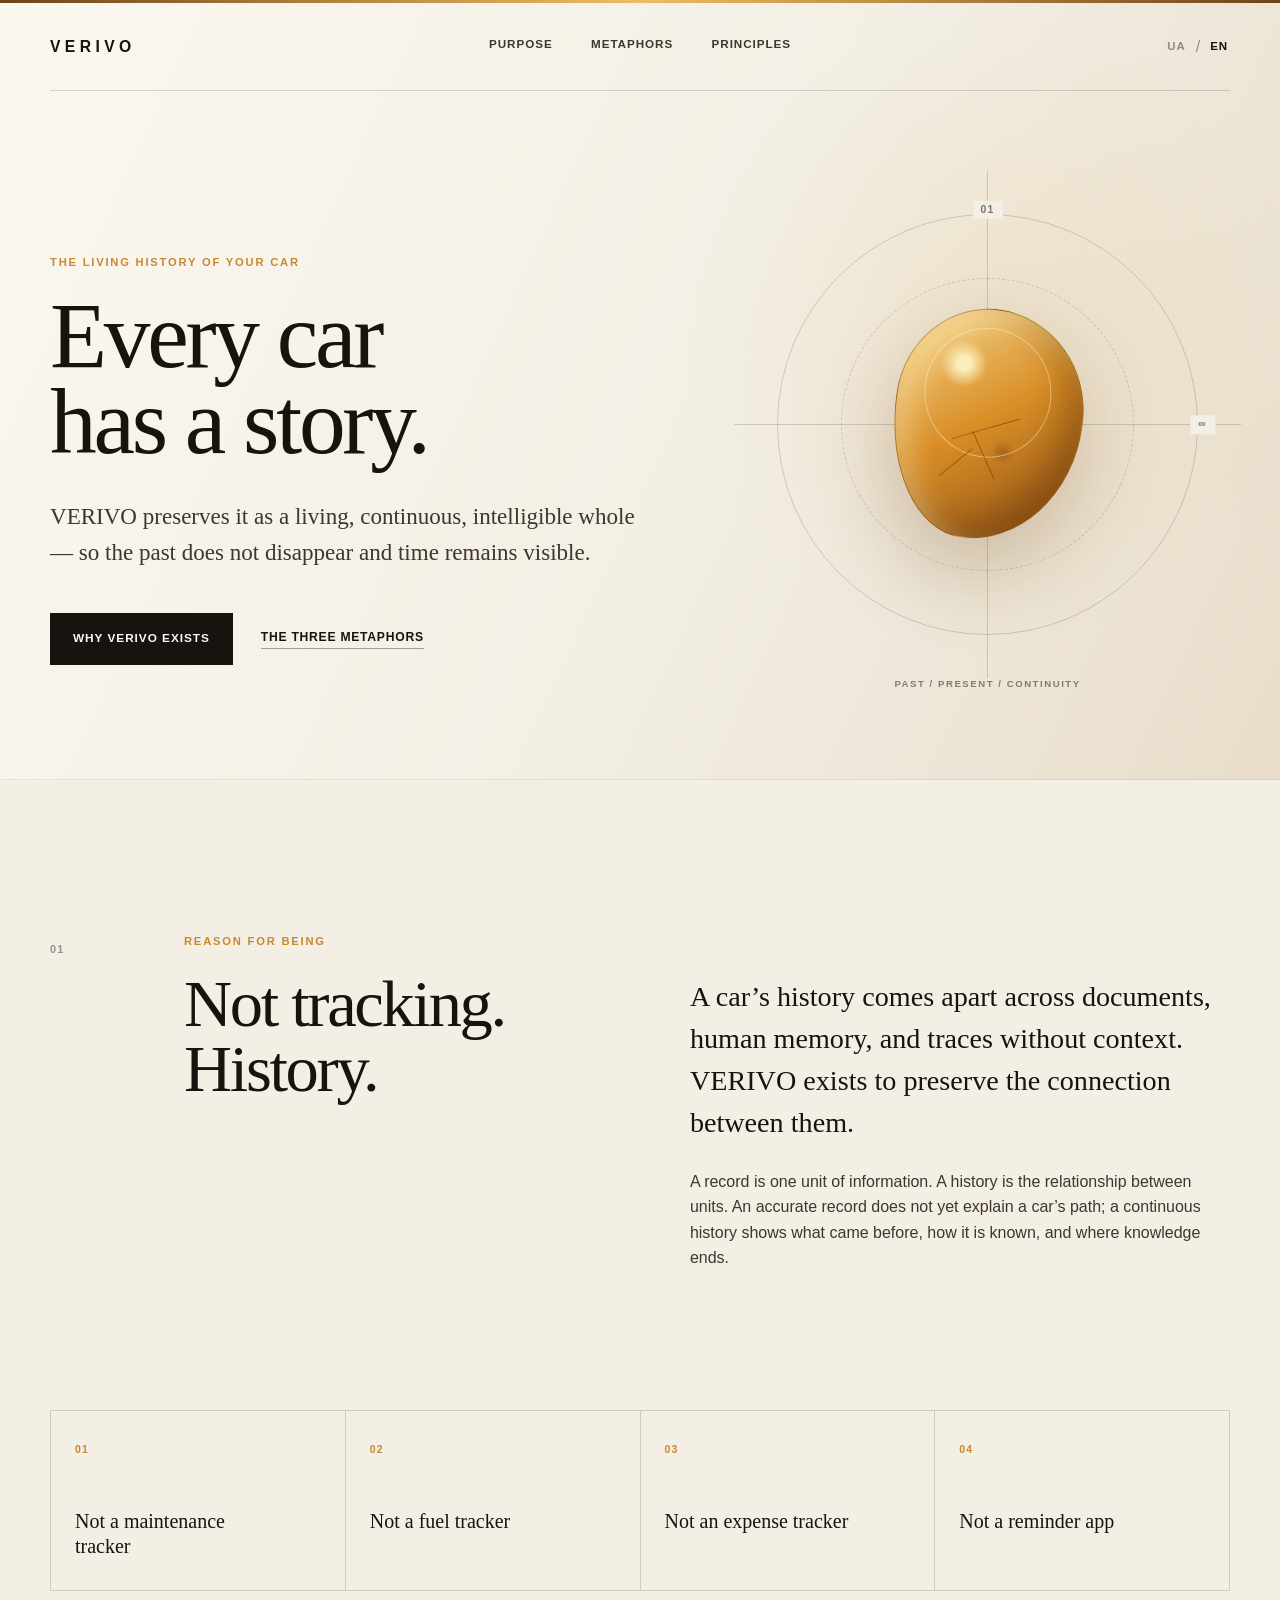
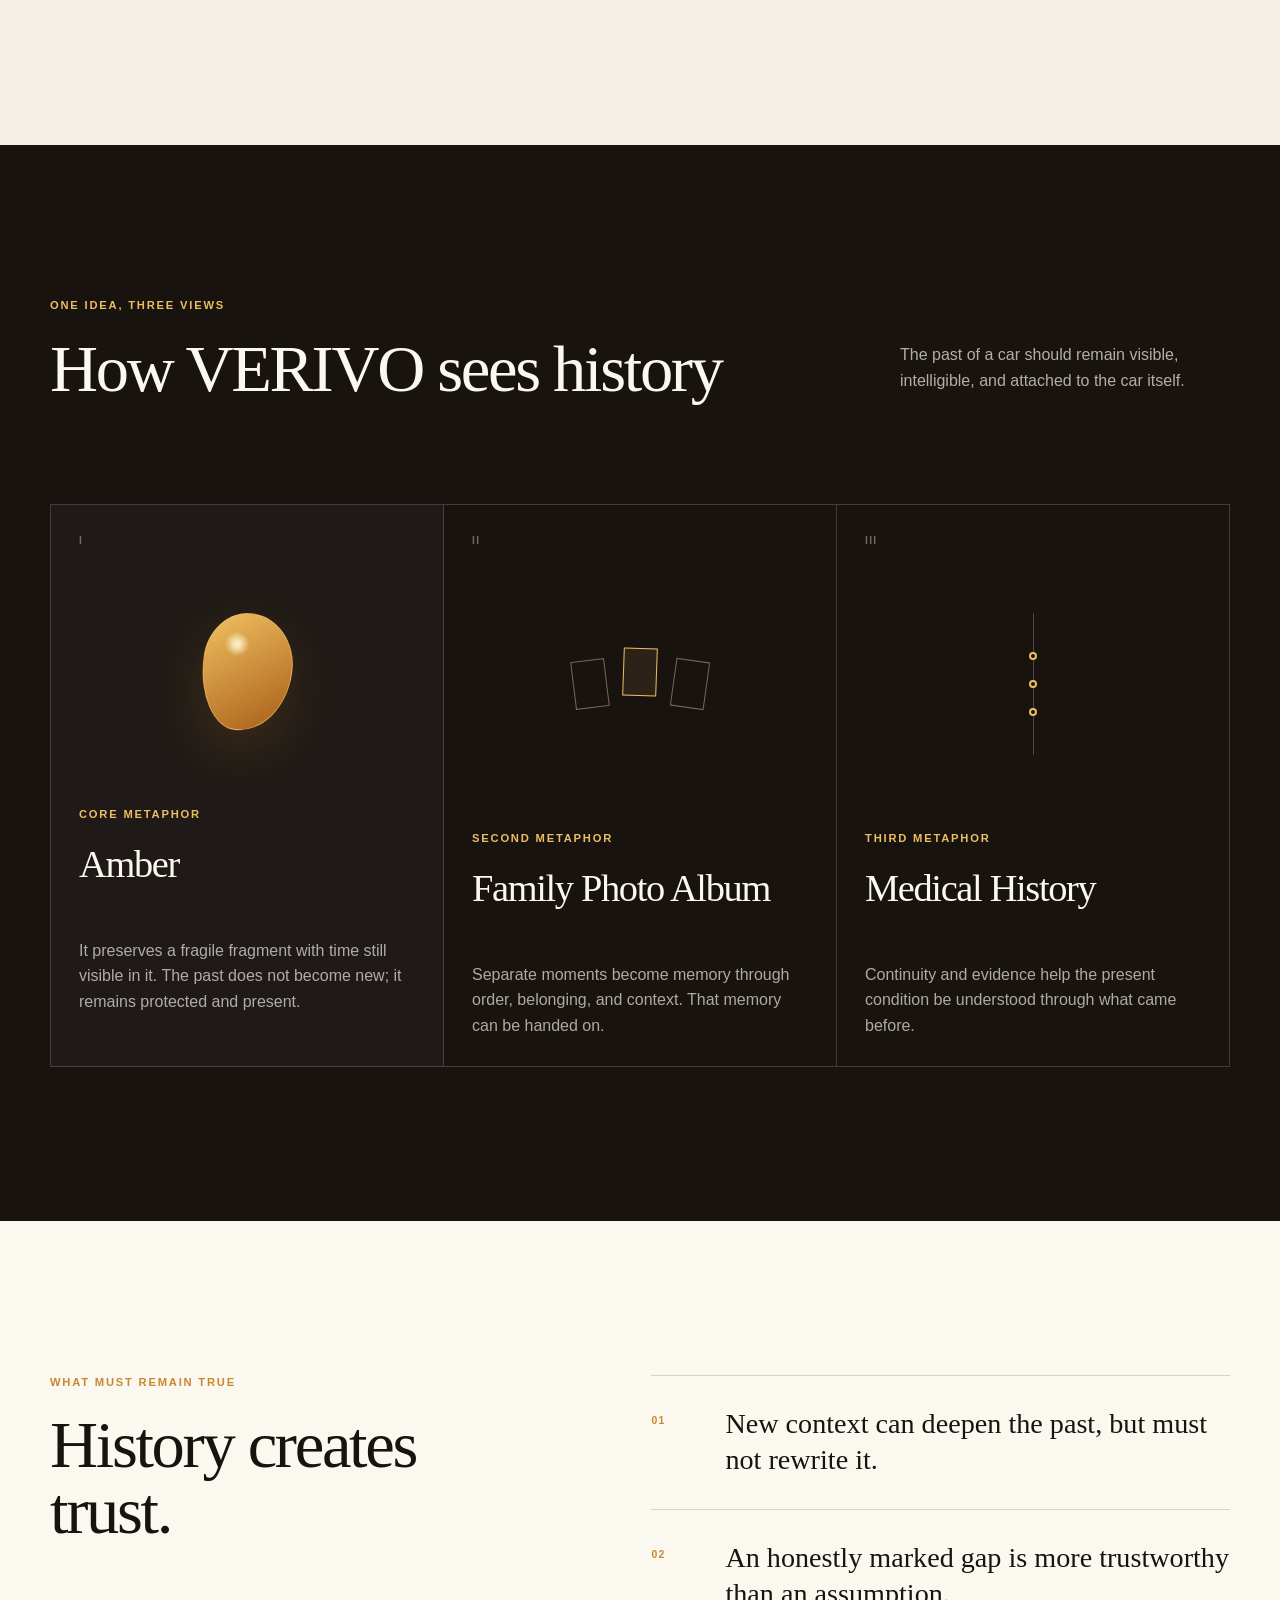
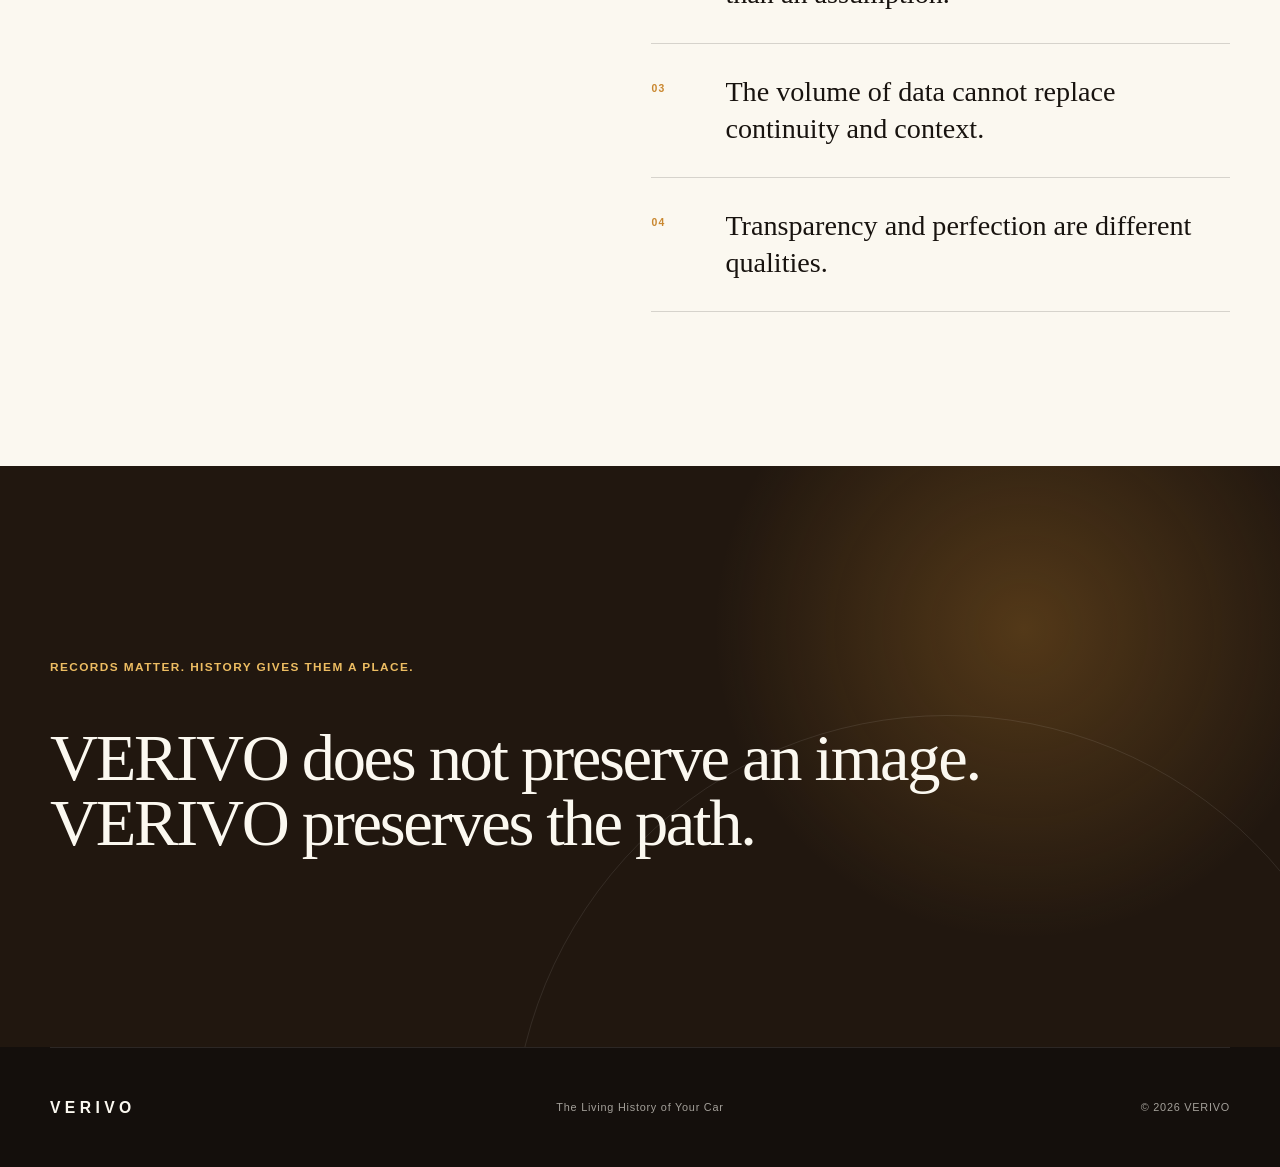
==== index.html @ 94b5f83b "WEB-001 Prepare landing for GitHub Pages" ====
<!doctype html>
<html lang="uk">
  <head>
    <meta charset="utf-8">
    <meta name="viewport" content="width=device-width, initial-scale=1">
    <meta name="theme-color" content="#18130f">
    <meta
      name="description"
      content="VERIVO preserves the living history of your car as a continuous, intelligible story."
    >
    <meta property="og:type" content="website">
    <meta property="og:title" content="VERIVO — The Living History of Your Car">
    <meta
      property="og:description"
      content="Every car has a story. VERIVO exists to preserve it."
    >
    <meta property="og:url" content="https://pashkov-app.github.io/verivo/">
    <meta name="twitter:card" content="summary">
    <link rel="canonical" href="https://pashkov-app.github.io/verivo/">
    <link rel="icon" href="assets/favicon.svg" type="image/svg+xml">
    <link rel="icon" href="assets/favicon-32.png" sizes="32x32" type="image/png">
    <link rel="apple-touch-icon" href="assets/apple-touch-icon.png">
    <link rel="manifest" href="assets/site.webmanifest">
    <link rel="stylesheet" href="styles/main.css">
    <script src="scripts/main.js" defer></script>
    <title>VERIVO — The Living History of Your Car</title>
  </head>
  <body>
    <a class="skip-link" href="#main-content">
      <span data-language="uk">До основного вмісту</span>
      <span data-language="en" hidden>Skip to main content</span>
    </a>

    <header class="site-header" data-site-header>
      <a class="wordmark" href="#top" aria-label="VERIVO home">VERIVO</a>

      <nav class="site-nav" aria-label="Primary navigation">
        <a href="#purpose">
          <span data-language="uk">Суть</span>
          <span data-language="en" hidden>Purpose</span>
        </a>
        <a href="#metaphors">
          <span data-language="uk">Метафори</span>
          <span data-language="en" hidden>Metaphors</span>
        </a>
        <a href="#principles">
          <span data-language="uk">Принципи</span>
          <span data-language="en" hidden>Principles</span>
        </a>
      </nav>

      <div class="language-switcher" role="group" aria-label="Language">
        <button type="button" data-language-control="uk" aria-pressed="true">UA</button>
        <span aria-hidden="true">/</span>
        <button type="button" data-language-control="en" aria-pressed="false">EN</button>
      </div>
    </header>

    <main id="main-content">
      <section class="hero" id="top">
        <div class="hero-copy shell">
          <div class="hero-text">
            <p class="eyebrow">
              <span data-language="uk">Жива історія вашого автомобіля</span>
              <span data-language="en" hidden>The Living History of Your Car</span>
            </p>

            <div data-language="uk">
              <h1>Кожен автомобіль<br>має історію.</h1>
              <p class="hero-lede">
                VERIVO зберігає її як живу, послідовну й зрозумілу цілісність —
                щоб минуле не зникало, а час залишався видимим.
              </p>
              <div class="hero-actions">
                <a class="button button-primary" href="#purpose">Навіщо існує VERIVO</a>
                <a class="text-link" href="#metaphors">Три метафори</a>
              </div>
            </div>

            <div data-language="en" hidden>
              <h1>Every car<br>has a story.</h1>
              <p class="hero-lede">
                VERIVO preserves it as a living, continuous, intelligible whole—
                so the past does not disappear and time remains visible.
              </p>
              <div class="hero-actions">
                <a class="button button-primary" href="#purpose">Why VERIVO exists</a>
                <a class="text-link" href="#metaphors">The three metaphors</a>
              </div>
            </div>
          </div>

          <div class="hero-object" aria-hidden="true">
            <div class="specimen-frame">
              <div class="specimen-orbit specimen-orbit-outer"></div>
              <div class="specimen-orbit specimen-orbit-inner"></div>
              <div class="amber-core">
                <span class="amber-trace amber-trace-one"></span>
                <span class="amber-trace amber-trace-two"></span>
                <span class="amber-trace amber-trace-three"></span>
              </div>
              <span class="specimen-mark specimen-mark-top">01</span>
              <span class="specimen-mark specimen-mark-bottom">∞</span>
            </div>
            <p class="object-caption">Past / Present / Continuity</p>
          </div>
        </div>
      </section>

      <section class="purpose section" id="purpose">
        <div class="shell split-layout">
          <div class="section-marker" aria-hidden="true">01</div>

          <div data-language="uk">
            <p class="eyebrow">Причина існування</p>
            <h2>Не облік.<br>Історія.</h2>
          </div>
          <div data-language="en" hidden>
            <p class="eyebrow">Reason for being</p>
            <h2>Not tracking.<br>History.</h2>
          </div>

          <div class="section-copy">
            <div data-language="uk">
              <p class="lead-copy">
                Історія автомобіля розпадається на документи, людську пам’ять і
                сліди без контексту. VERIVO існує, щоб зберегти зв’язок між ними.
              </p>
              <p>
                Запис — це одиниця інформації. Історія — це зв’язок між одиницями.
                Точний запис ще не пояснює шлях автомобіля; послідовна історія
                показує, що було раніше, звідки це відомо і де закінчується відоме.
              </p>
            </div>
            <div data-language="en" hidden>
              <p class="lead-copy">
                A car’s history comes apart across documents, human memory, and
                traces without context. VERIVO exists to preserve the connection
                between them.
              </p>
              <p>
                A record is one unit of information. A history is the relationship
                between units. An accurate record does not yet explain a car’s path;
                a continuous history shows what came before, how it is known, and
                where knowledge ends.
              </p>
            </div>
          </div>
        </div>

        <div class="shell boundary-grid" aria-label="Product boundaries">
          <article class="boundary-card">
            <span class="boundary-index">01</span>
            <p data-language="uk">Не трекер обслуговування</p>
            <p data-language="en" hidden>Not a maintenance tracker</p>
          </article>
          <article class="boundary-card">
            <span class="boundary-index">02</span>
            <p data-language="uk">Не трекер пального</p>
            <p data-language="en" hidden>Not a fuel tracker</p>
          </article>
          <article class="boundary-card">
            <span class="boundary-index">03</span>
            <p data-language="uk">Не трекер витрат</p>
            <p data-language="en" hidden>Not an expense tracker</p>
          </article>
          <article class="boundary-card">
            <span class="boundary-index">04</span>
            <p data-language="uk">Не застосунок-нагадувач</p>
            <p data-language="en" hidden>Not a reminder app</p>
          </article>
        </div>
      </section>

      <section class="metaphors section section-dark" id="metaphors">
        <div class="shell section-heading-row">
          <div>
            <p class="eyebrow">
              <span data-language="uk">Одна ідея, три погляди</span>
              <span data-language="en" hidden>One idea, three views</span>
            </p>
            <h2 data-language="uk">Як VERIVO бачить історію</h2>
            <h2 data-language="en" hidden>How VERIVO sees history</h2>
          </div>
          <p class="section-intro" data-language="uk">
            Минуле автомобіля має залишатися видимим, зрозумілим і пов’язаним
            із самим автомобілем.
          </p>
          <p class="section-intro" data-language="en" hidden>
            The past of a car should remain visible, intelligible, and attached
            to the car itself.
          </p>
        </div>

        <div class="shell metaphor-grid">
          <article class="metaphor-card metaphor-card-featured">
            <div class="metaphor-number">I</div>
            <div class="metaphor-symbol metaphor-symbol-amber" aria-hidden="true"></div>
            <div data-language="uk">
              <p class="card-kicker">Головна метафора</p>
              <h3>Бурштин</h3>
              <p>
                Зберігає крихкий фрагмент разом із часом. Минуле не стає новим —
                воно залишається видимим, захищеним і присутнім.
              </p>
            </div>
            <div data-language="en" hidden>
              <p class="card-kicker">Core metaphor</p>
              <h3>Amber</h3>
              <p>
                It preserves a fragile fragment with time still visible in it.
                The past does not become new; it remains protected and present.
              </p>
            </div>
          </article>

          <article class="metaphor-card">
            <div class="metaphor-number">II</div>
            <div class="metaphor-symbol metaphor-symbol-album" aria-hidden="true">
              <span></span><span></span><span></span>
            </div>
            <div data-language="uk">
              <p class="card-kicker">Друга метафора</p>
              <h3>Сімейний фотоальбом</h3>
              <p>
                Окремі моменти стають пам’яттю завдяки порядку, належності й
                контексту. Таку пам’ять можна передати далі.
              </p>
            </div>
            <div data-language="en" hidden>
              <p class="card-kicker">Second metaphor</p>
              <h3>Family Photo Album</h3>
              <p>
                Separate moments become memory through order, belonging, and
                context. That memory can be handed on.
              </p>
            </div>
          </article>

          <article class="metaphor-card">
            <div class="metaphor-number">III</div>
            <div class="metaphor-symbol metaphor-symbol-history" aria-hidden="true">
              <span></span><span></span><span></span>
            </div>
            <div data-language="uk">
              <p class="card-kicker">Третя метафора</p>
              <h3>Медична історія</h3>
              <p>
                Безперервність і доказовість допомагають зрозуміти теперішній
                стан через те, що було раніше.
              </p>
            </div>
            <div data-language="en" hidden>
              <p class="card-kicker">Third metaphor</p>
              <h3>Medical History</h3>
              <p>
                Continuity and evidence help the present condition be understood
                through what came before.
              </p>
            </div>
          </article>
        </div>
      </section>

      <section class="principles section" id="principles">
        <div class="shell principles-layout">
          <div class="principles-heading">
            <p class="eyebrow">
              <span data-language="uk">Що має залишатися незмінним</span>
              <span data-language="en" hidden>What must remain true</span>
            </p>
            <h2 data-language="uk">Історія створює довіру.</h2>
            <h2 data-language="en" hidden>History creates trust.</h2>
          </div>

          <ol class="principle-list" data-language="uk">
            <li>
              <span>01</span>
              <p>Новий контекст доповнює минуле, але не переписує його.</p>
            </li>
            <li>
              <span>02</span>
              <p>Чесно позначена прогалина надійніша за припущення.</p>
            </li>
            <li>
              <span>03</span>
              <p>Кількість даних не замінює тяглість і контекст.</p>
            </li>
            <li>
              <span>04</span>
              <p>Прозорість і бездоганність — різні речі.</p>
            </li>
          </ol>

          <ol class="principle-list" data-language="en" hidden>
            <li>
              <span>01</span>
              <p>New context can deepen the past, but must not rewrite it.</p>
            </li>
            <li>
              <span>02</span>
              <p>An honestly marked gap is more trustworthy than an assumption.</p>
            </li>
            <li>
              <span>03</span>
              <p>The volume of data cannot replace continuity and context.</p>
            </li>
            <li>
              <span>04</span>
              <p>Transparency and perfection are different qualities.</p>
            </li>
          </ol>
        </div>
      </section>

      <section class="closing-statement">
        <div class="shell">
          <div data-language="uk">
            <p>Записи важливі. Але лише історія надає їм місце.</p>
            <h2>VERIVO зберігає не образ.<br>VERIVO зберігає шлях.</h2>
          </div>
          <div data-language="en" hidden>
            <p>Records matter. History gives them a place.</p>
            <h2>VERIVO does not preserve an image.<br>VERIVO preserves the path.</h2>
          </div>
        </div>
      </section>
    </main>

    <footer class="site-footer">
      <div class="shell footer-inner">
        <a class="wordmark" href="#top">VERIVO</a>
        <p>The Living History of Your Car</p>
        <p>© 2026 VERIVO</p>
      </div>
    </footer>
  </body>
</html>
---- styles/main.css ----
:root {
  color-scheme: light;
  --ink: #18130f;
  --ink-soft: #3f362e;
  --paper: #f3efe5;
  --paper-bright: #fbf8f0;
  --paper-deep: #e9e1d2;
  --amber: #c9872f;
  --amber-light: #edbd62;
  --amber-pale: #f2d9a6;
  --line: rgb(24 19 15 / 16%);
  --line-dark: rgb(255 250 240 / 18%);
  --serif: "Iowan Old Style", "Palatino Linotype", Palatino, Georgia, serif;
  --sans: Inter, ui-sans-serif, -apple-system, BlinkMacSystemFont, "Segoe UI", sans-serif;
  --shell: min(1180px, calc(100vw - 48px));
  --radius: 2px;
}

*,
*::before,
*::after {
  box-sizing: border-box;
}

html {
  scroll-behavior: smooth;
  scroll-padding-top: 96px;
}

body {
  margin: 0;
  color: var(--ink);
  background: var(--paper);
  font-family: var(--sans);
  font-size: 16px;
  line-height: 1.6;
  -webkit-font-smoothing: antialiased;
  text-rendering: optimizeLegibility;
}

body::before {
  position: fixed;
  z-index: 20;
  top: 0;
  right: 0;
  left: 0;
  height: 3px;
  content: "";
  background: linear-gradient(90deg, #704318, var(--amber-light), #704318);
}

[hidden] {
  display: none !important;
}

a {
  color: inherit;
}

button,
a {
  -webkit-tap-highlight-color: transparent;
}

button:focus-visible,
a:focus-visible {
  outline: 2px solid var(--amber);
  outline-offset: 4px;
}

.shell {
  width: var(--shell);
  margin-inline: auto;
}

.skip-link {
  position: fixed;
  z-index: 100;
  top: 14px;
  left: 16px;
  padding: 10px 14px;
  color: var(--paper-bright);
  background: var(--ink);
  font-size: 0.8rem;
  font-weight: 700;
  transform: translateY(-160%);
  transition: transform 160ms ease;
}

.skip-link:focus {
  transform: translateY(0);
}

.site-header {
  position: absolute;
  z-index: 10;
  top: 3px;
  right: 0;
  left: 0;
  display: grid;
  grid-template-columns: 1fr auto 1fr;
  align-items: center;
  width: var(--shell);
  height: 88px;
  margin-inline: auto;
  border-bottom: 1px solid var(--line);
}

.wordmark {
  width: max-content;
  font-size: 0.98rem;
  font-weight: 800;
  letter-spacing: 0.28em;
  line-height: 1;
  text-decoration: none;
}

.site-nav {
  display: flex;
  align-items: center;
  gap: clamp(20px, 3vw, 42px);
}

.site-nav a {
  color: var(--ink-soft);
  font-size: 0.73rem;
  font-weight: 650;
  letter-spacing: 0.08em;
  text-decoration: none;
  text-transform: uppercase;
}

.site-nav a::after {
  display: block;
  width: 0;
  height: 1px;
  margin-top: 3px;
  content: "";
  background: var(--amber);
  transition: width 180ms ease;
}

.site-nav a:hover::after {
  width: 100%;
}

.language-switcher {
  display: flex;
  justify-self: end;
  align-items: center;
  gap: 8px;
  color: rgb(24 19 15 / 42%);
}

.language-switcher button {
  padding: 4px 2px;
  border: 0;
  color: rgb(24 19 15 / 44%);
  background: transparent;
  font: 700 0.72rem/1 var(--sans);
  letter-spacing: 0.08em;
  cursor: pointer;
}

.language-switcher button[aria-pressed="true"] {
  color: var(--ink);
}

.hero {
  position: relative;
  display: grid;
  min-height: 780px;
  overflow: hidden;
  background:
    radial-gradient(circle at 78% 42%, rgb(224 167 70 / 11%), transparent 29%),
    linear-gradient(115deg, var(--paper-bright), var(--paper) 54%, #e8ddca);
}

.hero::before {
  position: absolute;
  inset: 0;
  content: "";
  pointer-events: none;
  background-image:
    linear-gradient(to right, transparent calc(50% - 0.5px), var(--line) 50%, transparent calc(50% + 0.5px)),
    linear-gradient(to bottom, transparent calc(100% - 1px), var(--line) 100%);
}

.hero-copy {
  position: relative;
  display: grid;
  grid-template-columns: minmax(0, 1.1fr) minmax(360px, 0.9fr);
  align-items: center;
  gap: clamp(48px, 8vw, 120px);
  padding-top: 120px;
}

.hero-text {
  position: relative;
  z-index: 2;
  padding-block: 90px 70px;
}

.eyebrow,
.card-kicker,
.object-caption {
  margin: 0 0 22px;
  color: var(--amber);
  font-size: 0.7rem;
  font-weight: 750;
  letter-spacing: 0.16em;
  line-height: 1.4;
  text-transform: uppercase;
}

h1,
h2,
h3,
p {
  margin-top: 0;
}

h1,
h2,
h3 {
  font-family: var(--serif);
  font-weight: 400;
  letter-spacing: -0.035em;
}

h1 {
  max-width: 780px;
  margin-bottom: 34px;
  font-size: clamp(4rem, 7.3vw, 7.2rem);
  line-height: 0.92;
}

h2 {
  margin-bottom: 28px;
  font-size: clamp(2.7rem, 5.2vw, 5.5rem);
  line-height: 0.98;
}

h3 {
  margin-bottom: 16px;
  font-size: clamp(2rem, 3vw, 3.2rem);
  line-height: 1;
}

.hero-lede {
  max-width: 640px;
  margin-bottom: 42px;
  color: var(--ink-soft);
  font-family: var(--serif);
  font-size: clamp(1.25rem, 1.8vw, 1.62rem);
  line-height: 1.55;
}

.hero-actions {
  display: flex;
  align-items: center;
  gap: 28px;
}

.button {
  display: inline-flex;
  align-items: center;
  justify-content: center;
  min-height: 52px;
  padding: 14px 22px;
  border: 1px solid var(--ink);
  font-size: 0.74rem;
  font-weight: 750;
  letter-spacing: 0.08em;
  text-decoration: none;
  text-transform: uppercase;
  transition: color 180ms ease, background-color 180ms ease;
}

.button-primary {
  color: var(--paper-bright);
  background: var(--ink);
}

.button-primary:hover {
  color: var(--ink);
  background: transparent;
}

.text-link {
  border-bottom: 1px solid rgb(24 19 15 / 38%);
  font-size: 0.76rem;
  font-weight: 700;
  letter-spacing: 0.06em;
  text-decoration: none;
  text-transform: uppercase;
}

.hero-object {
  position: relative;
  display: grid;
  place-items: center;
  min-height: 510px;
}

.specimen-frame {
  position: relative;
  display: grid;
  width: min(38vw, 430px);
  aspect-ratio: 1;
  place-items: center;
}

.specimen-frame::before,
.specimen-frame::after {
  position: absolute;
  content: "";
  background: var(--line);
}

.specimen-frame::before {
  width: 1px;
  height: 118%;
}

.specimen-frame::after {
  width: 118%;
  height: 1px;
}

.specimen-orbit {
  position: absolute;
  border: 1px solid rgb(24 19 15 / 17%);
  border-radius: 50%;
}

.specimen-orbit-outer {
  inset: 1%;
}

.specimen-orbit-inner {
  inset: 16%;
  border-style: dashed;
}

.amber-core {
  position: relative;
  z-index: 1;
  width: 44%;
  aspect-ratio: 0.82;
  overflow: hidden;
  border: 1px solid rgb(120 71 13 / 40%);
  border-radius: 48% 52% 56% 44% / 42% 45% 55% 58%;
  background:
    radial-gradient(circle at 33% 25%, rgb(255 245 201 / 90%) 0 3%, transparent 11%),
    radial-gradient(circle at 60% 61%, rgb(100 48 5 / 34%), transparent 7%),
    linear-gradient(145deg, #f4d48b 5%, #d98e26 48%, #8e4f16 100%);
  box-shadow:
    inset 18px 10px 24px rgb(255 242 186 / 35%),
    inset -18px -12px 32px rgb(81 42 5 / 36%),
    0 35px 80px rgb(107 62 15 / 25%);
  transform: rotate(8deg);
}

.amber-core::before {
  position: absolute;
  inset: 8% 18% 35% 14%;
  border: 1px solid rgb(255 248 220 / 42%);
  border-radius: 50%;
  content: "";
  transform: rotate(-24deg);
}

.amber-trace {
  position: absolute;
  display: block;
  height: 1px;
  background: rgb(70 37 7 / 42%);
  transform-origin: left;
}

.amber-trace-one {
  top: 58%;
  left: 32%;
  width: 38%;
  transform: rotate(-24deg);
}

.amber-trace-two {
  top: 54%;
  left: 43%;
  width: 28%;
  transform: rotate(58deg);
}

.amber-trace-three {
  top: 61%;
  left: 44%;
  width: 23%;
  transform: rotate(133deg);
}

.specimen-mark {
  position: absolute;
  z-index: 2;
  padding: 4px 8px;
  color: rgb(24 19 15 / 55%);
  background: var(--paper);
  font: 700 0.65rem/1 var(--sans);
  letter-spacing: 0.12em;
}

.specimen-mark-top {
  top: 0;
  left: 50%;
  transform: translate(-50%, -50%);
}

.specimen-mark-bottom {
  right: 0;
  bottom: 50%;
  transform: translate(50%, 50%);
}

.object-caption {
  margin: 8px 0 0;
  color: rgb(24 19 15 / 50%);
  font-size: 0.6rem;
}

.section {
  padding-block: clamp(96px, 12vw, 168px);
}

.split-layout {
  display: grid;
  grid-template-columns: 70px minmax(280px, 0.9fr) minmax(320px, 1.1fr);
  gap: clamp(28px, 5vw, 80px);
  align-items: start;
}

.section-marker {
  padding-top: 7px;
  color: rgb(24 19 15 / 42%);
  font-size: 0.68rem;
  font-weight: 700;
  letter-spacing: 0.12em;
}

.section-copy {
  max-width: 650px;
  padding-top: 42px;
  color: var(--ink-soft);
}

.section-copy p {
  margin-bottom: 24px;
}

.lead-copy {
  color: var(--ink);
  font-family: var(--serif);
  font-size: clamp(1.4rem, 2.2vw, 2rem);
  line-height: 1.5;
}

.boundary-grid {
  display: grid;
  grid-template-columns: repeat(4, 1fr);
  margin-top: clamp(70px, 9vw, 124px);
  border-top: 1px solid var(--line);
  border-left: 1px solid var(--line);
}

.boundary-card {
  min-height: 180px;
  padding: 24px;
  border-right: 1px solid var(--line);
  border-bottom: 1px solid var(--line);
}

.boundary-card p {
  max-width: 200px;
  margin: 48px 0 0;
  font-family: var(--serif);
  font-size: 1.25rem;
  line-height: 1.25;
}

.boundary-index,
.metaphor-number,
.principle-list span {
  color: var(--amber);
  font-size: 0.65rem;
  font-weight: 750;
  letter-spacing: 0.12em;
}

.section-dark {
  color: var(--paper-bright);
  background: var(--ink);
}

.section-dark .eyebrow,
.section-dark .card-kicker {
  color: var(--amber-light);
}

.section-heading-row {
  display: grid;
  grid-template-columns: 1.4fr 0.6fr;
  align-items: end;
  gap: 80px;
  margin-bottom: clamp(62px, 8vw, 110px);
}

.section-heading-row h2 {
  max-width: 760px;
  margin-bottom: 0;
}

.section-intro {
  max-width: 420px;
  margin-bottom: 8px;
  color: rgb(251 248 240 / 68%);
}

.metaphor-grid {
  display: grid;
  grid-template-columns: repeat(3, 1fr);
  border-top: 1px solid var(--line-dark);
  border-left: 1px solid var(--line-dark);
}

.metaphor-card {
  position: relative;
  min-height: 560px;
  padding: 28px;
  border-right: 1px solid var(--line-dark);
  border-bottom: 1px solid var(--line-dark);
}

.metaphor-card-featured {
  background: rgb(255 255 255 / 3%);
}

.metaphor-card h3 {
  min-height: 2em;
}

.metaphor-card p:last-child {
  max-width: 340px;
  margin-bottom: 0;
  color: rgb(251 248 240 / 66%);
}

.metaphor-number {
  color: rgb(251 248 240 / 38%);
}

.metaphor-symbol {
  position: relative;
  display: grid;
  width: 142px;
  height: 142px;
  margin: 64px auto 76px;
  place-items: center;
}

.metaphor-symbol-amber {
  width: 90px;
  height: 118px;
  border: 1px solid rgb(245 193 97 / 52%);
  border-radius: 48% 52% 56% 44% / 42% 45% 55% 58%;
  background:
    radial-gradient(circle at 35% 27%, rgb(255 249 215 / 80%) 0 3%, transparent 12%),
    linear-gradient(145deg, #f1c263, #a75c16);
  box-shadow: 0 20px 55px rgb(212 136 39 / 18%);
  transform: rotate(7deg);
}

.metaphor-symbol-album {
  grid-template-columns: repeat(3, 1fr);
  gap: 8px;
}

.metaphor-symbol-album span {
  width: 34px;
  height: 48px;
  border: 1px solid rgb(251 248 240 / 38%);
  transform: rotate(-7deg);
}

.metaphor-symbol-album span:nth-child(2) {
  border-color: var(--amber-light);
  background: rgb(237 189 98 / 9%);
  transform: translateY(-12px) rotate(2deg);
}

.metaphor-symbol-album span:nth-child(3) {
  transform: rotate(8deg);
}

.metaphor-symbol-history {
  align-content: center;
  gap: 20px;
}

.metaphor-symbol-history::before {
  position: absolute;
  width: 1px;
  height: 100%;
  content: "";
  background: rgb(251 248 240 / 24%);
}

.metaphor-symbol-history span {
  position: relative;
  z-index: 1;
  width: 8px;
  height: 8px;
  border: 2px solid var(--amber-light);
  border-radius: 50%;
  background: var(--ink);
}

.principles {
  background: var(--paper-bright);
}

.principles-layout {
  display: grid;
  grid-template-columns: 0.9fr 1.1fr;
  gap: clamp(60px, 10vw, 160px);
  align-items: start;
}

.principles-heading {
  position: sticky;
  top: 120px;
}

.principles-heading h2 {
  max-width: 540px;
}

.principle-list {
  margin: 0;
  padding: 0;
  border-top: 1px solid var(--line);
  list-style: none;
}

.principle-list li {
  display: grid;
  grid-template-columns: 52px 1fr;
  gap: 22px;
  padding: 30px 0;
  border-bottom: 1px solid var(--line);
}

.principle-list span {
  padding-top: 7px;
}

.principle-list p {
  margin: 0;
  font-family: var(--serif);
  font-size: clamp(1.4rem, 2.2vw, 2.1rem);
  line-height: 1.3;
}

.closing-statement {
  position: relative;
  overflow: hidden;
  padding-block: clamp(110px, 15vw, 220px);
  color: var(--paper-bright);
  background:
    radial-gradient(circle at 80% 28%, rgb(213 143 48 / 28%), transparent 28%),
    #21170f;
}

.closing-statement::after {
  position: absolute;
  right: -8vw;
  bottom: -42vw;
  width: 68vw;
  aspect-ratio: 1;
  border: 1px solid rgb(255 255 255 / 9%);
  border-radius: 50%;
  content: "";
}

.closing-statement p {
  margin-bottom: 48px;
  color: var(--amber-light);
  font-size: 0.74rem;
  font-weight: 700;
  letter-spacing: 0.12em;
  text-transform: uppercase;
}

.closing-statement h2 {
  position: relative;
  z-index: 1;
  max-width: 1050px;
  margin-bottom: 0;
}

.site-footer {
  color: rgb(251 248 240 / 62%);
  background: #140f0c;
}

.footer-inner {
  display: grid;
  grid-template-columns: 1fr auto 1fr;
  align-items: center;
  min-height: 120px;
  border-top: 1px solid rgb(255 255 255 / 10%);
}

.footer-inner .wordmark {
  color: var(--paper-bright);
}

.footer-inner p {
  margin: 0;
  font-size: 0.68rem;
  letter-spacing: 0.07em;
}

.footer-inner p:last-child {
  justify-self: end;
}

.error-page {
  display: grid;
  min-height: 100svh;
  place-items: center;
  padding: 32px;
  color: var(--paper-bright);
  background:
    radial-gradient(circle at 68% 40%, rgb(213 143 48 / 24%), transparent 26%),
    var(--ink);
}

.error-content {
  width: min(720px, 100%);
  text-align: center;
}

.error-code {
  margin-bottom: 16px;
  color: var(--amber-light);
  font-size: 0.72rem;
  font-weight: 750;
  letter-spacing: 0.18em;
  text-transform: uppercase;
}

.error-content h1 {
  margin-bottom: 28px;
  font-size: clamp(4rem, 12vw, 8.8rem);
}

.error-content p {
  max-width: 560px;
  margin: 0 auto 38px;
  color: rgb(251 248 240 / 68%);
  font-family: var(--serif);
  font-size: 1.35rem;
}

.error-content .button {
  border-color: var(--paper-bright);
  color: var(--ink);
  background: var(--paper-bright);
}

.error-content .button:hover {
  color: var(--paper-bright);
  background: transparent;
}

.error-language {
  position: fixed;
  top: 28px;
  right: 32px;
  color: rgb(251 248 240 / 34%);
}

.error-language button {
  color: rgb(251 248 240 / 46%);
}

.error-language button[aria-pressed="true"] {
  color: var(--paper-bright);
}

@media (max-width: 900px) {
  :root {
    --shell: min(100% - 36px, 720px);
  }

  .site-header {
    grid-template-columns: 1fr auto;
  }

  .site-nav {
    display: none;
  }

  .hero {
    min-height: auto;
  }

  .hero::before {
    background-image: linear-gradient(to bottom, transparent calc(100% - 1px), var(--line) 100%);
  }

  .hero-copy {
    grid-template-columns: 1fr;
    padding-top: 110px;
  }

  .hero-text {
    padding-block: 70px 16px;
  }

  .hero-object {
    min-height: 420px;
    padding-bottom: 64px;
  }

  .specimen-frame {
    width: min(78vw, 380px);
  }

  .split-layout {
    grid-template-columns: 40px 1fr;
  }

  .section-copy {
    grid-column: 2;
    padding-top: 0;
  }

  .boundary-grid {
    grid-template-columns: repeat(2, 1fr);
  }

  .section-heading-row,
  .principles-layout {
    grid-template-columns: 1fr;
    gap: 42px;
  }

  .metaphor-grid {
    grid-template-columns: 1fr;
  }

  .metaphor-card {
    display: grid;
    grid-template-columns: 36px 150px 1fr;
    align-items: center;
    gap: 20px;
    min-height: 330px;
  }

  .metaphor-symbol {
    margin: 0;
  }

  .metaphor-card h3 {
    min-height: auto;
  }

  .principles-heading {
    position: static;
  }
}

@media (max-width: 600px) {
  :root {
    --shell: calc(100% - 28px);
  }

  html {
    scroll-padding-top: 76px;
  }

  .site-header {
    height: 74px;
  }

  .wordmark {
    font-size: 0.84rem;
  }

  .hero-copy {
    padding-top: 76px;
  }

  .hero-text {
    padding-top: 72px;
  }

  h1 {
    font-size: clamp(3.25rem, 15vw, 5rem);
  }

  h2 {
    font-size: clamp(2.6rem, 12vw, 4.2rem);
  }

  .hero-lede {
    font-size: 1.16rem;
  }

  .hero-actions {
    align-items: flex-start;
    flex-direction: column;
    gap: 20px;
  }

  .hero-object {
    min-height: 360px;
  }

  .section {
    padding-block: 88px;
  }

  .split-layout {
    grid-template-columns: 1fr;
    gap: 20px;
  }

  .section-marker {
    display: none;
  }

  .section-copy {
    grid-column: auto;
  }

  .boundary-grid {
    grid-template-columns: 1fr;
  }

  .boundary-card {
    min-height: 136px;
  }

  .boundary-card p {
    margin-top: 32px;
  }

  .section-heading-row {
    margin-bottom: 56px;
  }

  .metaphor-card {
    display: block;
    min-height: auto;
    padding: 24px;
  }

  .metaphor-symbol {
    margin: 56px auto;
  }

  .footer-inner {
    grid-template-columns: 1fr;
    gap: 10px;
    padding-block: 32px;
    text-align: left;
  }

  .footer-inner p:last-child {
    justify-self: start;
  }
}

@media (prefers-reduced-motion: reduce) {
  *,
  *::before,
  *::after {
    scroll-behavior: auto !important;
    transition-duration: 0.01ms !important;
  }
}
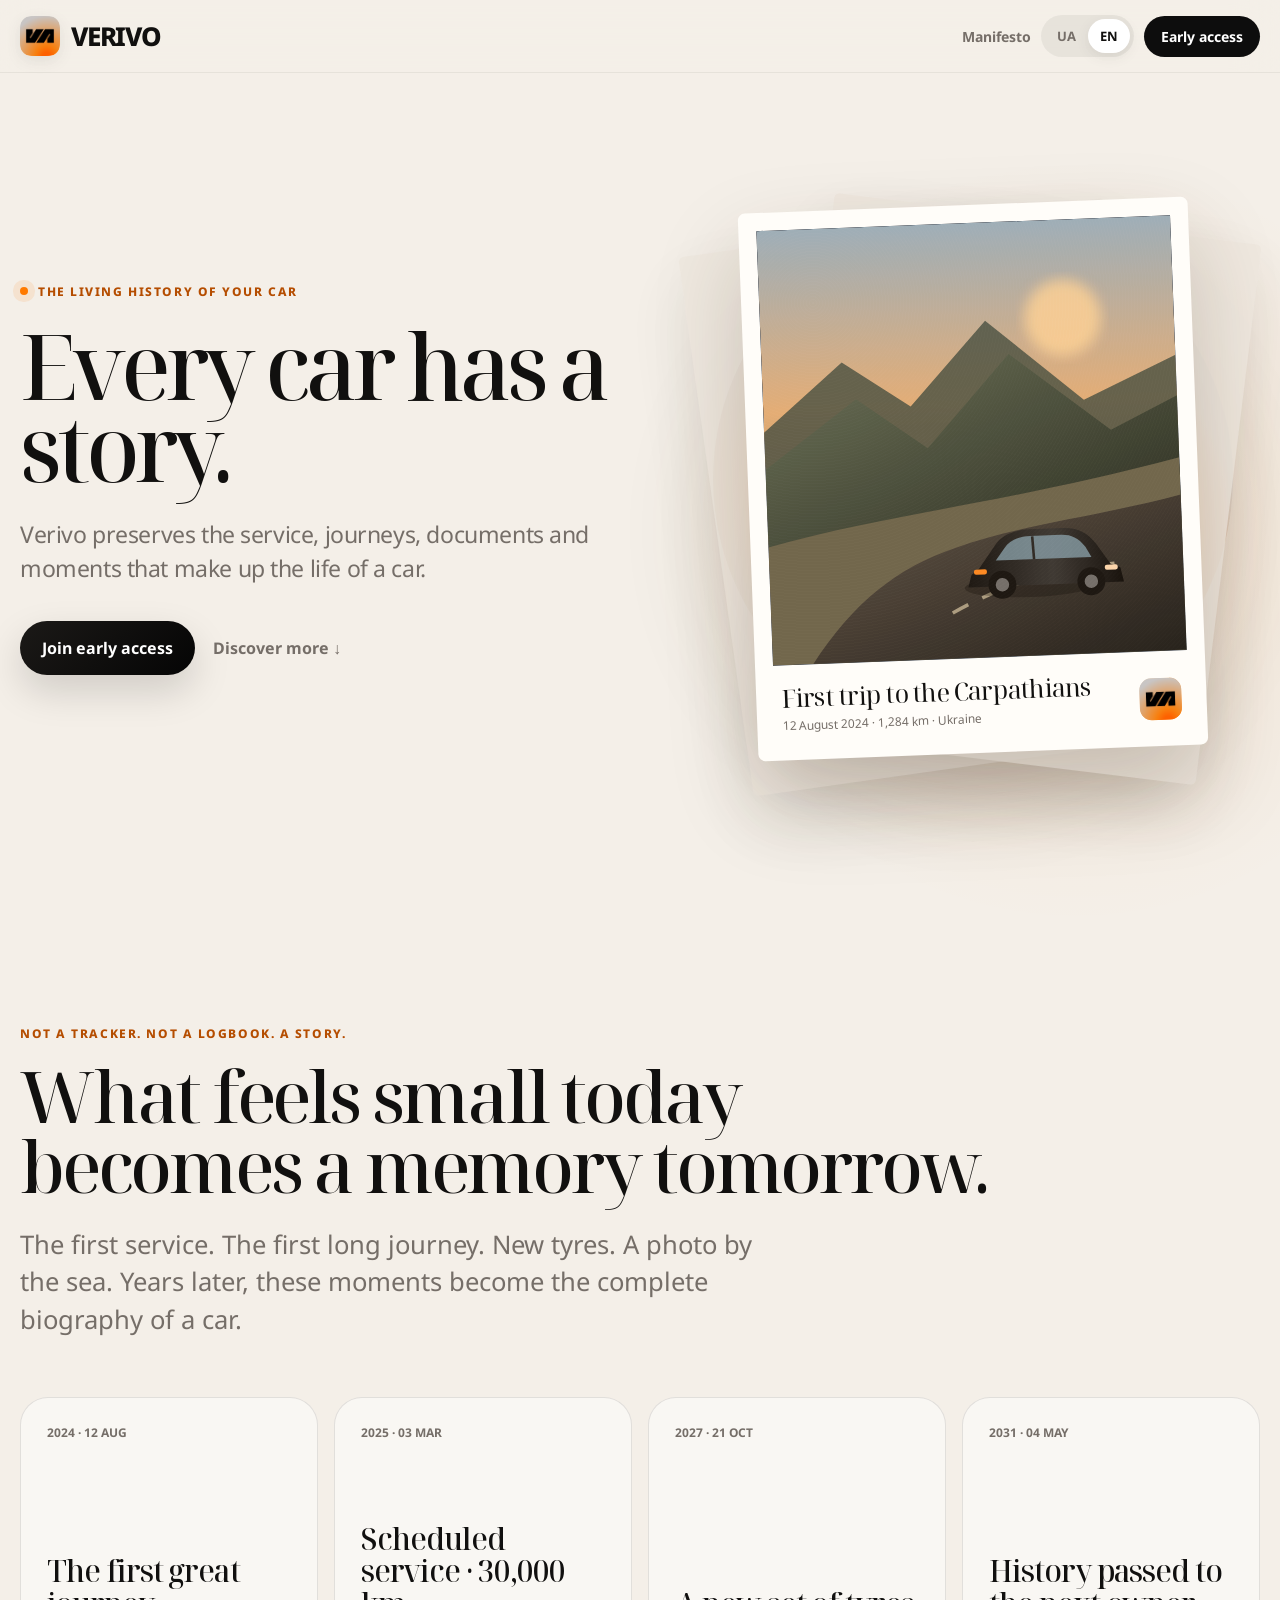
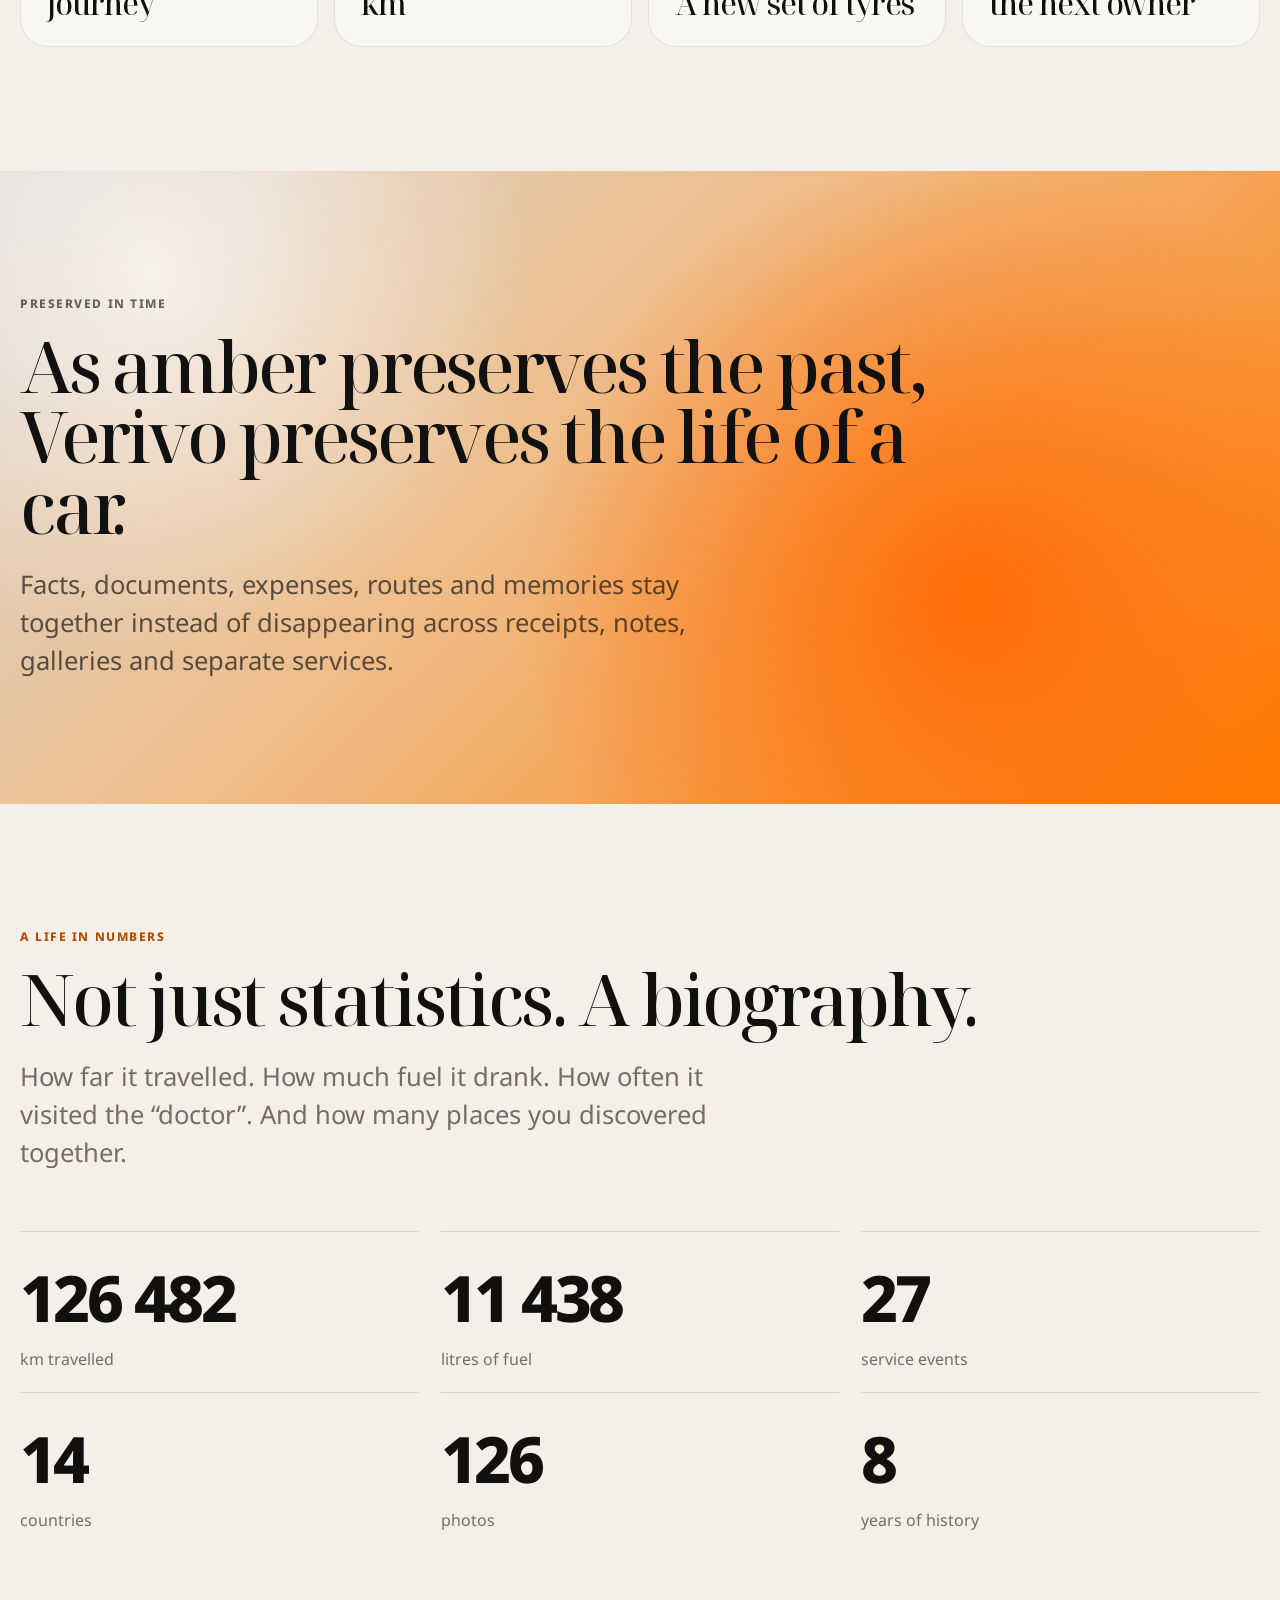
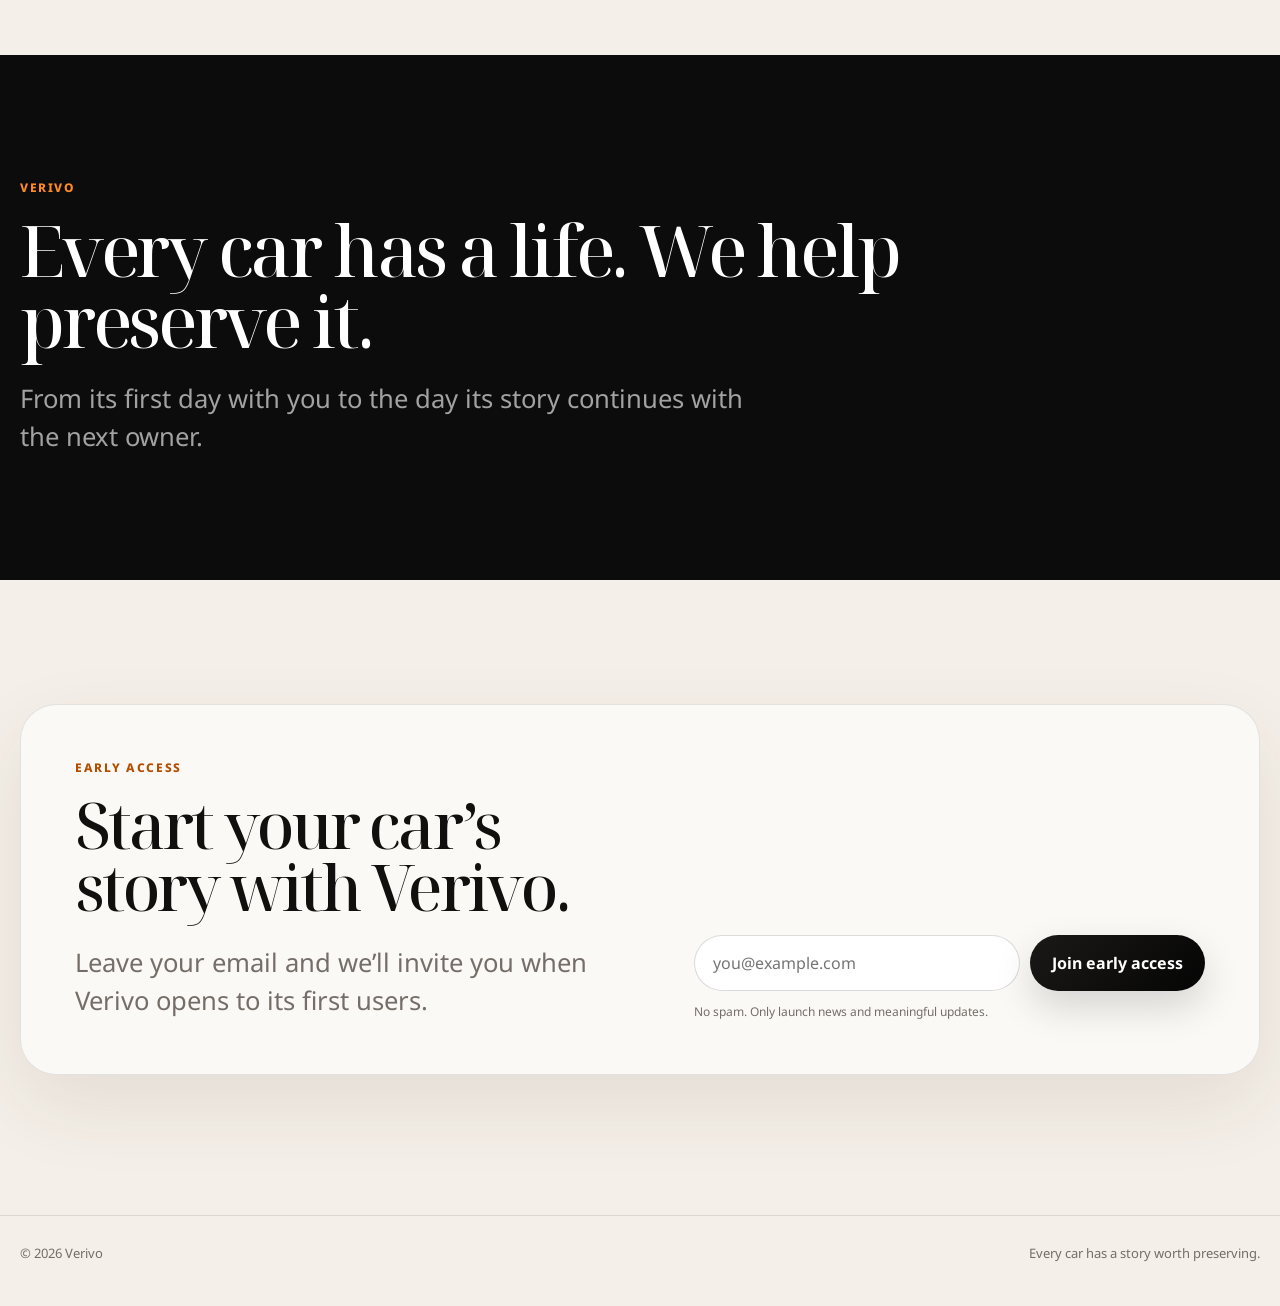
==== commit 05bc65ca: "WEB-003 Integrate Polaroid landing as homepage" ====
--- a/index.html
+++ b/index.html
@@ -1,338 +1,202 @@
 <!doctype html>
 <html lang="uk">
-  <head>
-    <meta charset="utf-8">
-    <meta name="viewport" content="width=device-width, initial-scale=1">
-    <meta name="theme-color" content="#18130f">
-    <meta
-      name="description"
-      content="VERIVO preserves the living history of your car as a continuous, intelligible story."
-    >
-    <meta property="og:type" content="website">
-    <meta property="og:title" content="VERIVO — The Living History of Your Car">
-    <meta
-      property="og:description"
-      content="Every car has a story. VERIVO exists to preserve it."
-    >
-    <meta property="og:url" content="https://pashkov-app.github.io/verivo/">
-    <meta name="twitter:card" content="summary">
-    <link rel="canonical" href="https://pashkov-app.github.io/verivo/">
-    <link rel="icon" href="assets/favicon.svg" type="image/svg+xml">
-    <link rel="icon" href="assets/favicon-32.png" sizes="32x32" type="image/png">
-    <link rel="apple-touch-icon" href="assets/apple-touch-icon.png">
-    <link rel="manifest" href="assets/site.webmanifest">
-    <link rel="stylesheet" href="styles/main.css">
-    <script src="scripts/main.js" defer></script>
-    <title>VERIVO — The Living History of Your Car</title>
-  </head>
-  <body>
-    <a class="skip-link" href="#main-content">
-      <span data-language="uk">До основного вмісту</span>
-      <span data-language="en" hidden>Skip to main content</span>
-    </a>
-
-    <header class="site-header" data-site-header>
-      <a class="wordmark" href="#top" aria-label="VERIVO home">VERIVO</a>
-
-      <nav class="site-nav" aria-label="Primary navigation">
-        <a href="#purpose">
-          <span data-language="uk">Суть</span>
-          <span data-language="en" hidden>Purpose</span>
-        </a>
-        <a href="#metaphors">
-          <span data-language="uk">Метафори</span>
-          <span data-language="en" hidden>Metaphors</span>
-        </a>
-        <a href="#principles">
-          <span data-language="uk">Принципи</span>
-          <span data-language="en" hidden>Principles</span>
-        </a>
-      </nav>
-
-      <div class="language-switcher" role="group" aria-label="Language">
-        <button type="button" data-language-control="uk" aria-pressed="true">UA</button>
-        <span aria-hidden="true">/</span>
-        <button type="button" data-language-control="en" aria-pressed="false">EN</button>
-      </div>
-    </header>
-
-    <main id="main-content">
-      <section class="hero" id="top">
-        <div class="hero-copy shell">
-          <div class="hero-text">
-            <p class="eyebrow">
-              <span data-language="uk">Жива історія вашого автомобіля</span>
-              <span data-language="en" hidden>The Living History of Your Car</span>
-            </p>
-
-            <div data-language="uk">
-              <h1>Кожен автомобіль<br>має історію.</h1>
-              <p class="hero-lede">
-                VERIVO зберігає її як живу, послідовну й зрозумілу цілісність —
-                щоб минуле не зникало, а час залишався видимим.
-              </p>
-              <div class="hero-actions">
-                <a class="button button-primary" href="#purpose">Навіщо існує VERIVO</a>
-                <a class="text-link" href="#metaphors">Три метафори</a>
+<head>
+  <meta charset="utf-8">
+  <meta name="viewport" content="width=device-width,initial-scale=1">
+  <meta name="theme-color" content="#f4efe8">
+  <title>Verivo — Every car has a story</title>
+  <meta name="description" content="Verivo preserves the living history of your car.">
+  <meta property="og:type" content="website">
+  <meta property="og:title" content="Verivo — Every car has a story">
+  <meta property="og:description" content="Every car has a story. Verivo exists to preserve it.">
+  <meta property="og:url" content="https://pashkov-app.github.io/verivo/">
+  <meta name="twitter:card" content="summary">
+  <link rel="canonical" href="https://pashkov-app.github.io/verivo/">
+  <link rel="icon" href="assets/favicon.svg" type="image/svg+xml">
+  <link rel="icon" href="assets/favicon-32.png" sizes="32x32" type="image/png">
+  <link rel="apple-touch-icon" href="assets/apple-touch-icon.png">
+  <link rel="manifest" href="assets/site.webmanifest">
+
+  <!--
+    Noto Serif Display + Noto Sans both support Cyrillic.
+    If Google Fonts is unavailable, the hero falls back to Georgia,
+    so the serif treatment remains visible instead of silently becoming sans-serif.
+  -->
+  <link rel="preconnect" href="https://fonts.googleapis.com">
+  <link rel="preconnect" href="https://fonts.gstatic.com" crossorigin>
+  <link href="https://fonts.googleapis.com/css2?family=Noto+Sans:wght@400;500;600;700;800&family=Noto+Serif+Display:ital,wght@0,400;0,500;0,600;1,400&display=swap&subset=cyrillic" rel="stylesheet">
+
+  <link rel="stylesheet" href="styles/home.css">
+</head>
+
+<body>
+  <header class="nav">
+    <div class="wrap nav-in">
+      <a class="brand" href="#top">
+        <img src="assets/logo-mark.png" alt="">
+        <span>VERIVO</span>
+      </a>
+      <div class="nav-actions">
+        <a class="manifesto-link" href="manifesto.html" data-t="manifestoNav">Маніфест</a>
+        <div class="lang">
+          <button id="ua" class="active" type="button">UA</button>
+          <button id="en" type="button">EN</button>
+        </div>
+        <a class="nav-cta" href="#early" data-t="navCta">Ранній доступ</a>
+      </div>
+    </div>
+  </header>
+
+  <main id="top">
+    <section class="hero">
+      <div class="wrap hero-grid">
+        <div>
+          <div class="eyebrow"><span class="eyebrow-dot"></span><span data-t="eyebrow">Життєпис автомобіля</span></div>
+          <h1 data-t="heroTitle">Кожен автомобіль має свою історію.</h1>
+          <p class="hero-copy" data-t="heroCopy">Verivo зберігає сервіс, подорожі, документи й моменти, з яких складається життя авто.</p>
+          <div class="hero-actions">
+            <a class="primary" href="#early" data-t="heroCta">Приєднатися до раннього доступу</a>
+            <a class="text-link" href="#story" data-t="learn">Дізнатися більше ↓</a>
+          </div>
+        </div>
+
+        <div class="memory-stage" aria-label="Road trip memory">
+          <div class="halo"></div>
+          <div class="polaroid-back back-1"></div>
+          <div class="polaroid-back back-2"></div>
+          <article class="polaroid">
+            <div class="photo">
+              <svg viewBox="0 0 800 840" xmlns="http://www.w3.org/2000/svg" role="img" aria-label="Car on a mountain road at sunset">
+                <defs>
+                  <linearGradient id="sky" x1="0" y1="0" x2="0" y2="1">
+                    <stop offset="0" stop-color="#9ab1c2"/>
+                    <stop offset=".42" stop-color="#e5b07b"/>
+                    <stop offset="1" stop-color="#6f6759"/>
+                  </linearGradient>
+                  <linearGradient id="mount" x1="0" y1="0" x2="1" y2="1">
+                    <stop offset="0" stop-color="#64705a"/>
+                    <stop offset="1" stop-color="#202821"/>
+                  </linearGradient>
+                  <linearGradient id="road" x1="0" y1="0" x2="1" y2="1">
+                    <stop offset="0" stop-color="#5a5149"/>
+                    <stop offset="1" stop-color="#1b1c1b"/>
+                  </linearGradient>
+                  <linearGradient id="car" x1="0" y1="0" x2="1" y2="0">
+                    <stop offset="0" stop-color="#111"/>
+                    <stop offset=".55" stop-color="#353535"/>
+                    <stop offset="1" stop-color="#0b0b0b"/>
+                  </linearGradient>
+                  <filter id="blur"><feGaussianBlur stdDeviation="12"/></filter>
+                </defs>
+                <rect width="800" height="840" fill="url(#sky)"/>
+                <circle cx="585" cy="190" r="74" fill="#ffd69c" opacity=".84" filter="url(#blur)"/>
+                <path d="M0 390 L155 260 L285 350 L435 190 L620 350 L800 270 L800 560 L0 560Z" fill="#3a4940" opacity=".78"/>
+                <path d="M0 462 L180 332 L315 432 L478 256 L670 410 L800 348 L800 618 L0 618Z" fill="url(#mount)"/>
+                <path d="M0 612 C230 555 430 550 800 468 L800 840 L0 840Z" fill="#6b654e"/>
+                <path d="M78 840 C160 724 245 661 362 626 C495 585 630 578 800 540 L800 840Z" fill="url(#road)"/>
+                <path d="M351 752 C450 701 542 678 667 668" fill="none" stroke="#d4c7a7" stroke-width="7" stroke-dasharray="34 30" opacity=".72"/>
+                <g transform="translate(373 579)">
+                  <ellipse cx="131" cy="126" rx="128" ry="22" fill="#000" opacity=".28"/>
+                  <path d="M31 91 L65 45 C78 26 103 17 131 17 H198 C225 17 245 28 260 50 L286 89 L305 97 L311 125 H10 L17 101 Z" fill="url(#car)"/>
+                  <path d="M82 52 C94 36 111 30 134 30 H192 C211 30 225 36 239 55 L250 75 H65Z" fill="#7f9baa" opacity=".82"/>
+                  <path d="M137 31 L139 75" stroke="#252525" stroke-width="5"/>
+                  <circle cx="76" cy="122" r="27" fill="#101010"/>
+                  <circle cx="76" cy="122" r="13" fill="#6e6e6e"/>
+                  <circle cx="248" cy="122" r="27" fill="#101010"/>
+                  <circle cx="248" cy="122" r="13" fill="#6e6e6e"/>
+                  <rect x="22" y="91" width="25" height="10" rx="4" fill="#ff8a22"/>
+                  <rect x="275" y="91" width="25" height="10" rx="4" fill="#ffdbb4"/>
+                </g>
+                <rect width="800" height="840" fill="#d47a30" opacity=".07"/>
+              </svg>
+              <div class="grain"></div>
+            </div>
+            <div class="polaroid-meta">
+              <div>
+                <div class="polaroid-title" data-t="photoTitle">Перша подорож у Карпати</div>
+                <div class="polaroid-detail" data-t="photoMeta">12 серпня 2024 · 1 284 км · Україна</div>
               </div>
-            </div>
-
-            <div data-language="en" hidden>
-              <h1>Every car<br>has a story.</h1>
-              <p class="hero-lede">
-                VERIVO preserves it as a living, continuous, intelligible whole—
-                so the past does not disappear and time remains visible.
-              </p>
-              <div class="hero-actions">
-                <a class="button button-primary" href="#purpose">Why VERIVO exists</a>
-                <a class="text-link" href="#metaphors">The three metaphors</a>
-              </div>
-            </div>
-          </div>
-
-          <div class="hero-object" aria-hidden="true">
-            <div class="specimen-frame">
-              <div class="specimen-orbit specimen-orbit-outer"></div>
-              <div class="specimen-orbit specimen-orbit-inner"></div>
-              <div class="amber-core">
-                <span class="amber-trace amber-trace-one"></span>
-                <span class="amber-trace amber-trace-two"></span>
-                <span class="amber-trace amber-trace-three"></span>
-              </div>
-              <span class="specimen-mark specimen-mark-top">01</span>
-              <span class="specimen-mark specimen-mark-bottom">∞</span>
-            </div>
-            <p class="object-caption">Past / Present / Continuity</p>
-          </div>
-        </div>
-      </section>
-
-      <section class="purpose section" id="purpose">
-        <div class="shell split-layout">
-          <div class="section-marker" aria-hidden="true">01</div>
-
-          <div data-language="uk">
-            <p class="eyebrow">Причина існування</p>
-            <h2>Не облік.<br>Історія.</h2>
-          </div>
-          <div data-language="en" hidden>
-            <p class="eyebrow">Reason for being</p>
-            <h2>Not tracking.<br>History.</h2>
-          </div>
-
-          <div class="section-copy">
-            <div data-language="uk">
-              <p class="lead-copy">
-                Історія автомобіля розпадається на документи, людську пам’ять і
-                сліди без контексту. VERIVO існує, щоб зберегти зв’язок між ними.
-              </p>
-              <p>
-                Запис — це одиниця інформації. Історія — це зв’язок між одиницями.
-                Точний запис ще не пояснює шлях автомобіля; послідовна історія
-                показує, що було раніше, звідки це відомо і де закінчується відоме.
-              </p>
-            </div>
-            <div data-language="en" hidden>
-              <p class="lead-copy">
-                A car’s history comes apart across documents, human memory, and
-                traces without context. VERIVO exists to preserve the connection
-                between them.
-              </p>
-              <p>
-                A record is one unit of information. A history is the relationship
-                between units. An accurate record does not yet explain a car’s path;
-                a continuous history shows what came before, how it is known, and
-                where knowledge ends.
-              </p>
-            </div>
-          </div>
-        </div>
-
-        <div class="shell boundary-grid" aria-label="Product boundaries">
-          <article class="boundary-card">
-            <span class="boundary-index">01</span>
-            <p data-language="uk">Не трекер обслуговування</p>
-            <p data-language="en" hidden>Not a maintenance tracker</p>
-          </article>
-          <article class="boundary-card">
-            <span class="boundary-index">02</span>
-            <p data-language="uk">Не трекер пального</p>
-            <p data-language="en" hidden>Not a fuel tracker</p>
-          </article>
-          <article class="boundary-card">
-            <span class="boundary-index">03</span>
-            <p data-language="uk">Не трекер витрат</p>
-            <p data-language="en" hidden>Not an expense tracker</p>
-          </article>
-          <article class="boundary-card">
-            <span class="boundary-index">04</span>
-            <p data-language="uk">Не застосунок-нагадувач</p>
-            <p data-language="en" hidden>Not a reminder app</p>
-          </article>
-        </div>
-      </section>
-
-      <section class="metaphors section section-dark" id="metaphors">
-        <div class="shell section-heading-row">
-          <div>
-            <p class="eyebrow">
-              <span data-language="uk">Одна ідея, три погляди</span>
-              <span data-language="en" hidden>One idea, three views</span>
-            </p>
-            <h2 data-language="uk">Як VERIVO бачить історію</h2>
-            <h2 data-language="en" hidden>How VERIVO sees history</h2>
-          </div>
-          <p class="section-intro" data-language="uk">
-            Минуле автомобіля має залишатися видимим, зрозумілим і пов’язаним
-            із самим автомобілем.
-          </p>
-          <p class="section-intro" data-language="en" hidden>
-            The past of a car should remain visible, intelligible, and attached
-            to the car itself.
-          </p>
-        </div>
-
-        <div class="shell metaphor-grid">
-          <article class="metaphor-card metaphor-card-featured">
-            <div class="metaphor-number">I</div>
-            <div class="metaphor-symbol metaphor-symbol-amber" aria-hidden="true"></div>
-            <div data-language="uk">
-              <p class="card-kicker">Головна метафора</p>
-              <h3>Бурштин</h3>
-              <p>
-                Зберігає крихкий фрагмент разом із часом. Минуле не стає новим —
-                воно залишається видимим, захищеним і присутнім.
-              </p>
-            </div>
-            <div data-language="en" hidden>
-              <p class="card-kicker">Core metaphor</p>
-              <h3>Amber</h3>
-              <p>
-                It preserves a fragile fragment with time still visible in it.
-                The past does not become new; it remains protected and present.
-              </p>
+              <div class="stamp"><img src="assets/logo-mark.png" alt=""></div>
             </div>
           </article>
-
-          <article class="metaphor-card">
-            <div class="metaphor-number">II</div>
-            <div class="metaphor-symbol metaphor-symbol-album" aria-hidden="true">
-              <span></span><span></span><span></span>
-            </div>
-            <div data-language="uk">
-              <p class="card-kicker">Друга метафора</p>
-              <h3>Сімейний фотоальбом</h3>
-              <p>
-                Окремі моменти стають пам’яттю завдяки порядку, належності й
-                контексту. Таку пам’ять можна передати далі.
-              </p>
-            </div>
-            <div data-language="en" hidden>
-              <p class="card-kicker">Second metaphor</p>
-              <h3>Family Photo Album</h3>
-              <p>
-                Separate moments become memory through order, belonging, and
-                context. That memory can be handed on.
-              </p>
-            </div>
-          </article>
-
-          <article class="metaphor-card">
-            <div class="metaphor-number">III</div>
-            <div class="metaphor-symbol metaphor-symbol-history" aria-hidden="true">
-              <span></span><span></span><span></span>
-            </div>
-            <div data-language="uk">
-              <p class="card-kicker">Третя метафора</p>
-              <h3>Медична історія</h3>
-              <p>
-                Безперервність і доказовість допомагають зрозуміти теперішній
-                стан через те, що було раніше.
-              </p>
-            </div>
-            <div data-language="en" hidden>
-              <p class="card-kicker">Third metaphor</p>
-              <h3>Medical History</h3>
-              <p>
-                Continuity and evidence help the present condition be understood
-                through what came before.
-              </p>
-            </div>
-          </article>
-        </div>
-      </section>
-
-      <section class="principles section" id="principles">
-        <div class="shell principles-layout">
-          <div class="principles-heading">
-            <p class="eyebrow">
-              <span data-language="uk">Що має залишатися незмінним</span>
-              <span data-language="en" hidden>What must remain true</span>
-            </p>
-            <h2 data-language="uk">Історія створює довіру.</h2>
-            <h2 data-language="en" hidden>History creates trust.</h2>
+        </div>
+      </div>
+    </section>
+
+    <section id="story" class="content">
+      <div class="wrap reveal">
+        <div class="kicker" data-t="storyKicker">Не трекер. Не журнал. Історія.</div>
+        <h2 data-t="storyTitle">Те, що сьогодні здається дрібницею, завтра стає пам’яттю.</h2>
+        <p class="lead" data-t="storyLead">Перше ТО. Перша далека подорож. Нові шини. Фото біля моря. Через роки саме ці речі складаються у повну біографію автомобіля.</p>
+
+        <div class="memory-strip">
+          <div class="memory-card"><span class="date">2024 · 12 AUG</span><strong data-t="m1">Перша велика подорож</strong></div>
+          <div class="memory-card"><span class="date">2025 · 03 MAR</span><strong data-t="m2">Планове ТО · 30 000 км</strong></div>
+          <div class="memory-card"><span class="date">2027 · 21 OCT</span><strong data-t="m3">Новий комплект шин</strong></div>
+          <div class="memory-card"><span class="date">2031 · 04 MAY</span><strong data-t="m4">Історію передано новому власнику</strong></div>
+        </div>
+      </div>
+    </section>
+
+    <section class="content amber">
+      <div class="wrap reveal">
+        <div class="kicker" data-t="amberKicker">Збережено в часі</div>
+        <h2 data-t="amberTitle">Як бурштин зберігає минуле, Verivo зберігає життя автомобіля.</h2>
+        <p class="lead" data-t="amberLead">Факти, документи, витрати, маршрути й спогади залишаються разом — не розсипаються між чеками, нотатками, галереєю та різними сервісами.</p>
+      </div>
+    </section>
+
+    <section class="content">
+      <div class="wrap reveal">
+        <div class="kicker" data-t="statsKicker">Життя в цифрах</div>
+        <h2 data-t="statsTitle">Не просто статистика. Біографія.</h2>
+        <p class="lead" data-t="statsLead">Скільки кілометрів пройдено. Скільки пального випито. Скільки разів автомобіль був у «лікаря». І скільки місць ви побачили разом.</p>
+        <div class="stats">
+          <div class="stat"><div class="num">126 482</div><div class="label" data-t="s1">км пройдено</div></div>
+          <div class="stat"><div class="num">11 438</div><div class="label" data-t="s2">л пального</div></div>
+          <div class="stat"><div class="num">27</div><div class="label" data-t="s3">сервісних подій</div></div>
+          <div class="stat"><div class="num">14</div><div class="label" data-t="s4">країн</div></div>
+          <div class="stat"><div class="num">126</div><div class="label" data-t="s5">фотографій</div></div>
+          <div class="stat"><div class="num">8</div><div class="label" data-t="s6">років історії</div></div>
+        </div>
+      </div>
+    </section>
+
+    <section class="content manifesto">
+      <div class="wrap reveal">
+        <div class="kicker">VERIVO</div>
+        <h2 data-t="manifesto">Кожен автомобіль має життя. Ми допомагаємо його зберегти.</h2>
+        <p class="lead" data-t="manifestoLead">Від першого дня з вами — до дня, коли історія продовжиться з наступним власником.</p>
+      </div>
+    </section>
+
+    <section id="early" class="signup">
+      <div class="wrap reveal">
+        <div class="signup-box">
+          <div>
+            <div class="kicker" data-t="earlyKicker">Ранній доступ</div>
+            <h2 data-t="earlyTitle">Почніть історію свого авто разом із Verivo.</h2>
+            <p class="lead" data-t="earlyLead">Залиште email — ми запросимо вас, коли відкриємо Verivo для перших користувачів.</p>
           </div>
-
-          <ol class="principle-list" data-language="uk">
-            <li>
-              <span>01</span>
-              <p>Новий контекст доповнює минуле, але не переписує його.</p>
-            </li>
-            <li>
-              <span>02</span>
-              <p>Чесно позначена прогалина надійніша за припущення.</p>
-            </li>
-            <li>
-              <span>03</span>
-              <p>Кількість даних не замінює тяглість і контекст.</p>
-            </li>
-            <li>
-              <span>04</span>
-              <p>Прозорість і бездоганність — різні речі.</p>
-            </li>
-          </ol>
-
-          <ol class="principle-list" data-language="en" hidden>
-            <li>
-              <span>01</span>
-              <p>New context can deepen the past, but must not rewrite it.</p>
-            </li>
-            <li>
-              <span>02</span>
-              <p>An honestly marked gap is more trustworthy than an assumption.</p>
-            </li>
-            <li>
-              <span>03</span>
-              <p>The volume of data cannot replace continuity and context.</p>
-            </li>
-            <li>
-              <span>04</span>
-              <p>Transparency and perfection are different qualities.</p>
-            </li>
-          </ol>
-        </div>
-      </section>
-
-      <section class="closing-statement">
-        <div class="shell">
-          <div data-language="uk">
-            <p>Записи важливі. Але лише історія надає їм місце.</p>
-            <h2>VERIVO зберігає не образ.<br>VERIVO зберігає шлях.</h2>
+          <div>
+            <form id="form">
+              <input id="emailInput" type="email" autocomplete="email" required placeholder="you@example.com">
+              <button class="primary" type="submit" data-t="earlyBtn">Хочу ранній доступ</button>
+            </form>
+            <div id="formNote" class="form-note" data-t="note" aria-live="polite">Без спаму. Лише запуск і важливі оновлення.</div>
           </div>
-          <div data-language="en" hidden>
-            <p>Records matter. History gives them a place.</p>
-            <h2>VERIVO does not preserve an image.<br>VERIVO preserves the path.</h2>
-          </div>
-        </div>
-      </section>
-    </main>
-
-    <footer class="site-footer">
-      <div class="shell footer-inner">
-        <a class="wordmark" href="#top">VERIVO</a>
-        <p>The Living History of Your Car</p>
-        <p>© 2026 VERIVO</p>
-      </div>
-    </footer>
-  </body>
+        </div>
+      </div>
+    </section>
+  </main>
+
+  <footer>
+    <div class="wrap footer-in">
+      <span>© 2026 Verivo</span>
+      <span data-t="footer">Every car has a story worth preserving.</span>
+    </div>
+  </footer>
+
+  <script src="scripts/home.js" defer></script>
+</body>
 </html>
--- a/styles/home.css
+++ b/styles/home.css
@@ -0,0 +1,445 @@
+:root {
+  --paper:#f4efe8;
+  --paper-2:#fbf8f3;
+  --ink:#11100f;
+  --muted:#756e68;
+  --line:rgba(17,16,15,.10);
+  --amber:#ff7a00;
+  --amber-soft:#f1b474;
+  --amber-pale:#e6d9cc;
+  --dark:#0d0d0d;
+  --max:1240px;
+
+  --sans:"Noto Sans", Arial, Helvetica, sans-serif;
+  --serif:"Noto Serif Display", Georgia, "Times New Roman", serif;
+}
+
+* { box-sizing:border-box; }
+html { scroll-behavior:smooth; }
+body {
+  margin:0;
+  color:var(--ink);
+  background:
+    radial-gradient(circle at 84% 12%, rgba(255,122,0,.09), transparent 24rem),
+    var(--paper);
+  font-family:var(--sans);
+  -webkit-font-smoothing:antialiased;
+  text-rendering:optimizeLegibility;
+}
+
+img { display:block; max-width:100%; }
+a { color:inherit; text-decoration:none; }
+button,input { font:inherit; }
+
+.wrap {
+  width:min(calc(100% - 40px),var(--max));
+  margin-inline:auto;
+}
+
+/* NAV */
+.nav {
+  position:sticky;
+  top:0;
+  z-index:50;
+  border-bottom:1px solid rgba(17,16,15,.06);
+  background:rgba(244,239,232,.76);
+  backdrop-filter:blur(22px);
+  -webkit-backdrop-filter:blur(22px);
+}
+.nav-in {
+  height:72px;
+  display:flex;
+  align-items:center;
+  justify-content:space-between;
+  gap:24px;
+}
+.brand {
+  display:flex;
+  align-items:center;
+  gap:11px;
+  font-weight:800;
+  font-size:26px;
+  letter-spacing:-.045em;
+}
+.brand img {
+  width:40px;height:40px;
+  object-fit:cover;
+  border-radius:11px;
+  box-shadow:0 5px 16px rgba(0,0,0,.08);
+}
+.nav-actions {
+  display:flex;align-items:center;gap:10px;
+}
+.lang {
+  display:flex;
+  padding:4px;
+  border-radius:999px;
+  background:rgba(17,16,15,.055);
+}
+.lang button {
+  border:0;background:transparent;
+  border-radius:999px;
+  padding:8px 12px;
+  cursor:pointer;
+  color:var(--muted);
+  font-size:13px;
+  font-weight:700;
+}
+.lang button.active {
+  background:#fff;
+  color:var(--ink);
+  box-shadow:0 4px 14px rgba(0,0,0,.08);
+}
+.nav-cta,.primary {
+  border:0;
+  border-radius:999px;
+  background:var(--dark);
+  color:#fff;
+  font-weight:700;
+  cursor:pointer;
+}
+.nav-cta { padding:11px 17px; font-size:14px; }
+
+/* HERO */
+.hero {
+  min-height:calc(100vh - 72px);
+  display:flex;
+  align-items:center;
+  padding:70px 0 86px;
+  overflow:hidden;
+}
+.hero-grid {
+  display:grid;
+  grid-template-columns:1.03fr .97fr;
+  gap:56px;
+  align-items:center;
+}
+.eyebrow {
+  display:flex;
+  align-items:center;
+  gap:10px;
+  margin-bottom:24px;
+  text-transform:uppercase;
+  letter-spacing:.13em;
+  font-size:12px;
+  font-weight:800;
+  color:#b54d00;
+}
+.eyebrow-dot {
+  width:8px;height:8px;border-radius:50%;
+  background:var(--amber);
+  box-shadow:0 0 0 7px rgba(255,122,0,.11);
+}
+h1 {
+  margin:0;
+  max-width:720px;
+  font-family:var(--serif) !important;
+  font-weight:500;
+  font-size:clamp(62px,7.1vw,106px);
+  line-height:.91;
+  letter-spacing:-.055em;
+}
+.hero-copy {
+  max-width:640px;
+  margin:28px 0 0;
+  color:var(--muted);
+  font-size:clamp(19px,1.8vw,25px);
+  line-height:1.48;
+  letter-spacing:-.018em;
+}
+.hero-actions {
+  display:flex;
+  align-items:center;
+  gap:18px;
+  margin-top:36px;
+  flex-wrap:wrap;
+}
+.primary {
+  padding:16px 22px;
+  background:linear-gradient(135deg,#1b1917,#050505);
+  box-shadow:0 16px 38px rgba(0,0,0,.15);
+}
+.text-link {
+  color:var(--muted);
+  font-weight:700;
+}
+
+/* POLAROID HERO */
+.memory-stage {
+  position:relative;
+  min-height:620px;
+  display:grid;
+  place-items:center;
+  perspective:1200px;
+}
+.halo {
+  position:absolute;
+  width:520px;height:520px;
+  border-radius:50%;
+  background:
+    radial-gradient(circle at 44% 26%, rgba(255,255,255,.85), transparent 18%),
+    radial-gradient(circle at 55% 63%, #ff7a00 0 12%, rgba(255,122,0,.80) 32%, transparent 56%),
+    radial-gradient(circle at 48% 52%, #e8b783 0 40%, #ded6cf 70%);
+  filter:blur(.2px);
+  box-shadow:0 50px 120px rgba(105,60,20,.12);
+  opacity:.88;
+}
+.polaroid-back {
+  position:absolute;
+  width:min(430px,82%);
+  aspect-ratio:.79;
+  border-radius:5px;
+  background:#eee7de;
+  box-shadow:0 30px 70px rgba(45,31,19,.13);
+}
+.back-1 { transform:translate(-44px,18px) rotate(-8deg); opacity:.70; }
+.back-2 { transform:translate(42px,10px) rotate(7deg); opacity:.82; }
+
+.polaroid {
+  position:relative;
+  width:min(450px,86%);
+  padding:18px 18px 26px;
+  border-radius:7px;
+  background:#fffdf9;
+  box-shadow:0 40px 90px rgba(55,34,16,.20);
+  transform:rotate(-2.2deg);
+  transition:transform .6s cubic-bezier(.2,.8,.2,1);
+}
+.memory-stage:hover .polaroid {
+  transform:rotate(-.5deg) translateY(-7px);
+}
+.photo {
+  position:relative;
+  overflow:hidden;
+  aspect-ratio:1 / 1.05;
+  background:#1c2430;
+}
+
+/* Self-contained scenic road-trip “photo” — no external image dependency */
+.photo svg {
+  width:100%;height:100%;display:block;
+}
+.grain {
+  position:absolute; inset:0;
+  opacity:.18;
+  mix-blend-mode:soft-light;
+  background-image:
+    repeating-radial-gradient(circle at 13% 17%, rgba(255,255,255,.22) 0 1px, transparent 1px 3px);
+  pointer-events:none;
+}
+.polaroid-meta {
+  padding:19px 7px 0;
+  display:flex;
+  justify-content:space-between;
+  align-items:flex-end;
+  gap:18px;
+}
+.polaroid-title {
+  font-family:var(--serif);
+  font-size:25px;
+  line-height:1.04;
+  letter-spacing:-.03em;
+}
+.polaroid-detail {
+  margin-top:7px;
+  color:var(--muted);
+  font-size:12px;
+  line-height:1.45;
+}
+.stamp {
+  flex:0 0 auto;
+  width:42px;height:42px;border-radius:12px;
+  background:linear-gradient(145deg,#ded7d0,#ff7a00);
+  display:grid;place-items:center;
+  overflow:hidden;
+}
+.stamp img {
+  width:100%;height:100%;object-fit:cover;
+}
+
+/* CONTENT */
+section.content { padding:124px 0; }
+.kicker {
+  color:#b54d00;
+  font-size:12px;
+  font-weight:800;
+  letter-spacing:.13em;
+  text-transform:uppercase;
+  margin-bottom:18px;
+}
+h2 {
+  margin:0;
+  max-width:980px;
+  font-family:var(--serif);
+  font-weight:500;
+  font-size:clamp(46px,5.6vw,82px);
+  line-height:.98;
+  letter-spacing:-.045em;
+}
+.lead {
+  max-width:760px;
+  margin:25px 0 0;
+  color:var(--muted);
+  font-size:clamp(19px,2vw,27px);
+  line-height:1.48;
+}
+
+.memory-strip {
+  margin-top:58px;
+  display:grid;
+  grid-template-columns:repeat(4,1fr);
+  gap:16px;
+}
+.memory-card {
+  min-height:250px;
+  padding:26px;
+  border:1px solid var(--line);
+  background:rgba(255,255,255,.48);
+  border-radius:28px;
+  display:flex;
+  flex-direction:column;
+  justify-content:space-between;
+}
+.memory-card .date {
+  color:var(--muted);
+  font-size:12px;
+  font-weight:700;
+}
+.memory-card strong {
+  font-family:var(--serif);
+  font-size:30px;
+  font-weight:500;
+  line-height:1.08;
+  letter-spacing:-.035em;
+}
+
+.amber {
+  position:relative;
+  overflow:hidden;
+  background:
+    radial-gradient(circle at 12% 16%, rgba(255,255,255,.70), transparent 24rem),
+    radial-gradient(circle at 76% 68%, rgba(255,105,0,.92), transparent 28rem),
+    linear-gradient(135deg,#d9d4cf 0%,#efbd89 44%,#ff7a00 100%);
+  color:#111;
+}
+.amber .kicker { color:rgba(17,16,15,.62); }
+.amber .lead { color:rgba(17,16,15,.67); }
+
+.stats {
+  display:grid;
+  grid-template-columns:repeat(3,1fr);
+  gap:22px;
+  margin-top:60px;
+}
+.stat {
+  border-top:1px solid var(--line);
+  padding-top:22px;
+}
+.num {
+  font-size:clamp(42px,5vw,70px);
+  font-weight:800;
+  letter-spacing:-.055em;
+  font-variant-numeric:tabular-nums;
+}
+.label {
+  color:var(--muted);
+  margin-top:7px;
+}
+
+.manifesto {
+  background:#0c0c0c;
+  color:#fff;
+}
+.manifesto h2 { max-width:1040px; }
+.manifesto .lead { color:rgba(255,255,255,.62); }
+
+.signup {
+  padding:124px 0 140px;
+}
+.manifesto .kicker { color:#ff8a22; }
+.manifesto-link {
+  color:var(--muted);
+  font-size:14px;
+  font-weight:700;
+}
+.manifesto-link:hover { color:var(--ink); }
+.signup-box {
+  display:grid;
+  grid-template-columns:1.05fr .95fr;
+  align-items:end;
+  gap:54px;
+  padding:54px;
+  border:1px solid var(--line);
+  border-radius:36px;
+  background:rgba(255,255,255,.62);
+  box-shadow:0 30px 80px rgba(63,42,22,.09);
+}
+.signup-box h2 { font-size:clamp(44px,5vw,72px); }
+form {
+  display:flex;
+  gap:10px;
+  flex-wrap:wrap;
+}
+input {
+  flex:1 1 250px;
+  min-width:0;
+  padding:16px 18px;
+  border-radius:999px;
+  border:1px solid rgba(17,16,15,.15);
+  background:#fff;
+  outline:none;
+}
+input:focus {
+  border-color:rgba(255,122,0,.7);
+  box-shadow:0 0 0 4px rgba(255,122,0,.09);
+}
+.primary:disabled {
+  cursor:wait;
+  opacity:.6;
+}
+.form-note {
+  margin-top:12px;
+  color:var(--muted);
+  font-size:12px;
+}
+
+footer {
+  padding:28px 0 44px;
+  border-top:1px solid var(--line);
+  color:var(--muted);
+  font-size:13px;
+}
+.footer-in {
+  display:flex;justify-content:space-between;gap:20px;flex-wrap:wrap;
+}
+
+.reveal {
+  opacity:0;
+  transform:translateY(24px);
+  transition:opacity .7s ease, transform .7s ease;
+}
+.reveal.visible {
+  opacity:1;
+  transform:none;
+}
+
+@media (max-width:950px) {
+  .hero-grid,.signup-box { grid-template-columns:1fr; }
+  .memory-stage { min-height:540px; order:-1; }
+  .memory-strip { grid-template-columns:repeat(2,1fr); }
+  .stats { grid-template-columns:1fr; }
+  .hero { padding-top:46px; }
+}
+
+@media (max-width:620px) {
+  .wrap { width:min(calc(100% - 24px),var(--max)); }
+  .nav-in { height:64px; }
+  .nav-cta { display:none; }
+  .hero { min-height:auto; padding:34px 0 68px; }
+  .memory-stage { min-height:410px; }
+  .halo { width:340px;height:340px; }
+  h1 { font-size:clamp(54px,16vw,78px); }
+  section.content,.signup { padding:88px 0; }
+  .memory-strip { grid-template-columns:1fr; }
+  .signup-box { padding:30px; }
+}
